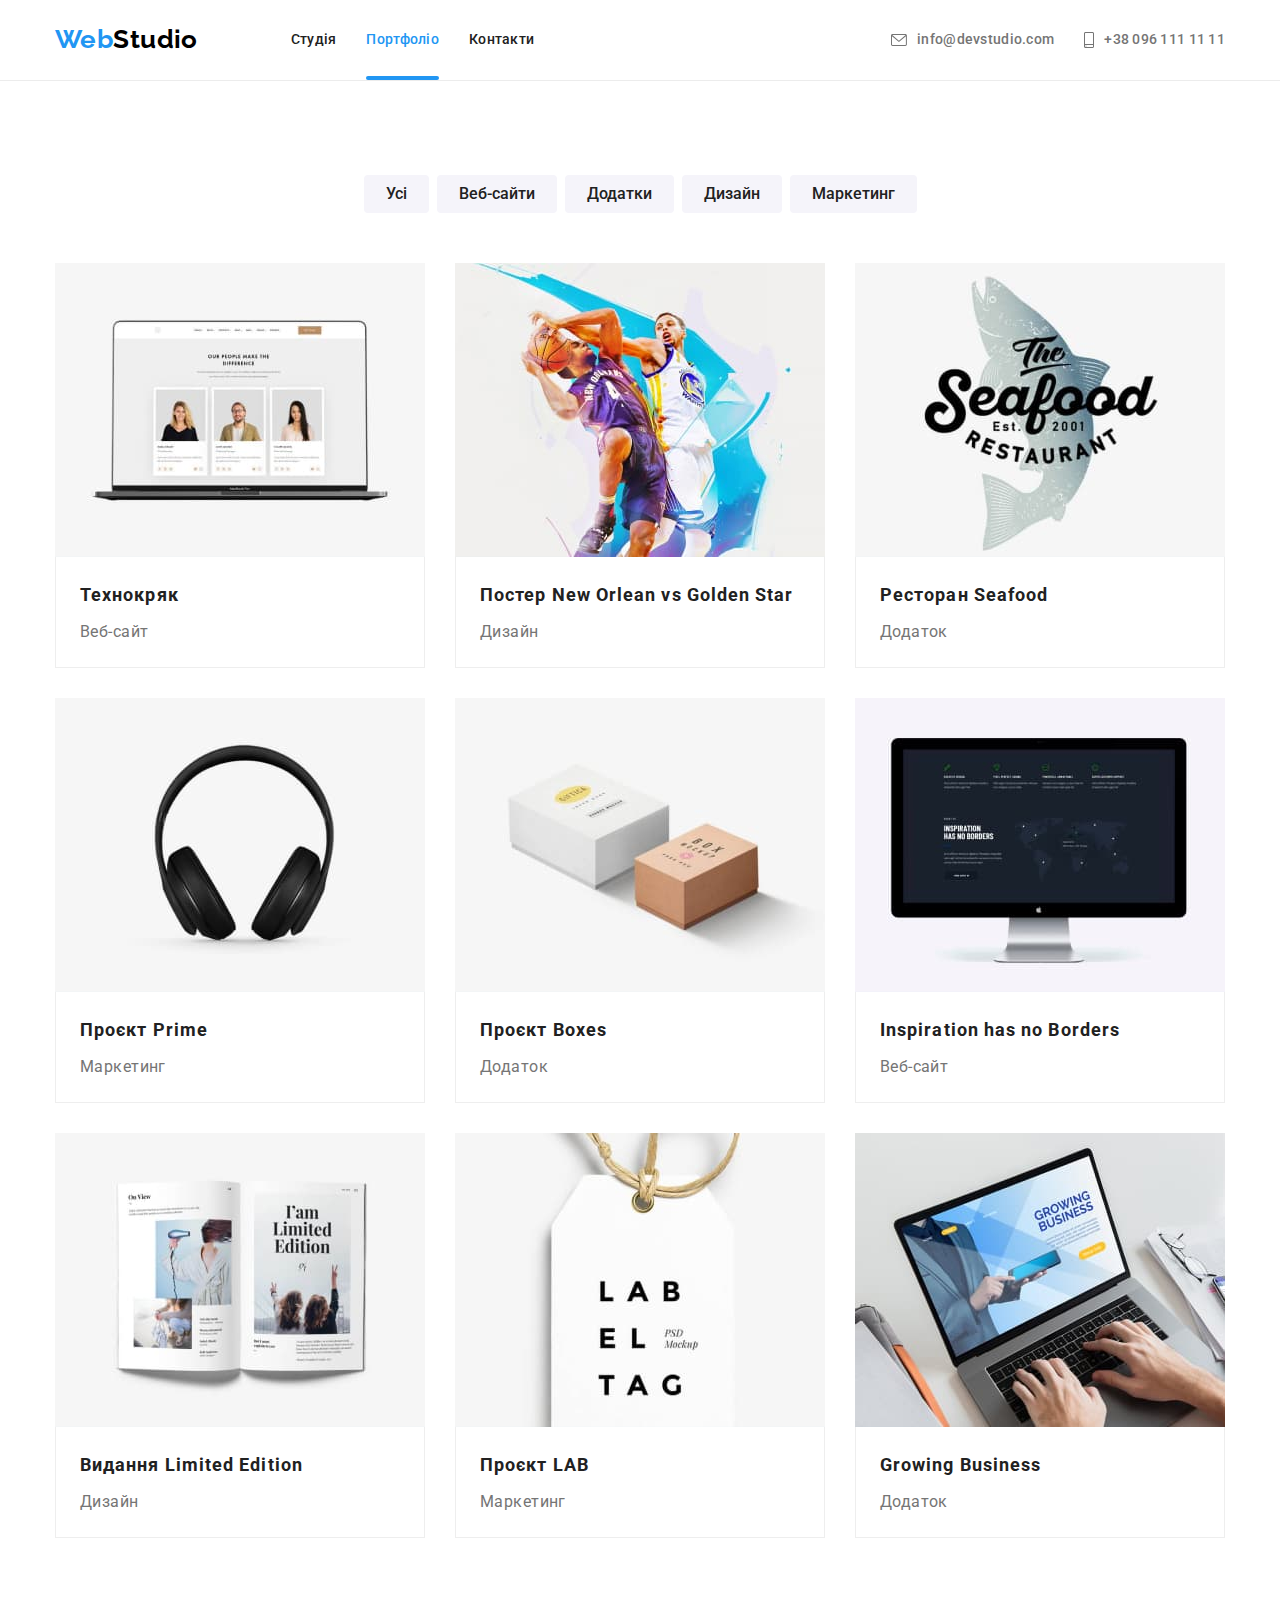
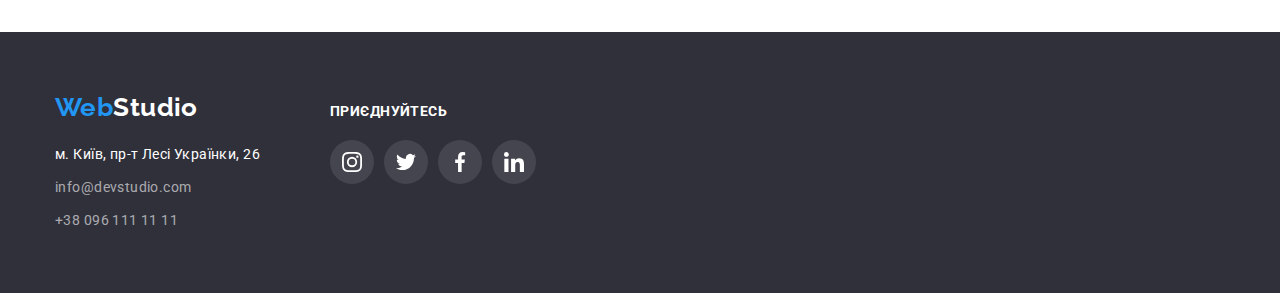
==== portfolio.html @ 8bbc1e12 "Добавляет форму в футер" ====
<!DOCTYPE html>
<html lang="uk">
<head>
    <meta charset="UTF-8">
    <meta http-equiv="X-UA-Compatible" content="IE=edge">
    <meta name="viewport" content="width=device-width, initial-scale=1.0">
    <title>Портфолио</title>
    
    <link rel="stylesheet" href="https://cdnjs.cloudflare.com/ajax/libs/modern-normalize/1.1.0/modern-normalize.min.css">
    <link rel="stylesheet" href="https://fonts.googleapis.com/css2?family=Raleway:wght@700&family=Roboto:wght@400;500;700;900&display=swap">
    <link rel="stylesheet" href="./css/styles.css">
    </head>
<body>
    <!-- шапка сайта-->
    <header class="page-header">
        <div class="container">
            <div class="main-nav">
                <nav class="nav-list">
                    <a lang="en" href="" class="logo"><span class="logo-span">Web</span>Studio</a>
                <ul class="site-nav list">
                    <li class="item">
                        <a href="./index.html" class="link">Студія</a>
                    </li>
                    <li class="item">
                        <a href="" class="link current">Портфоліо</a>
                    </li>
                    <li class="item">
                        <a href="" class="link">Контакти</a>
                    </li>
                </ul>
                </nav>
        
                <ul class="social-links list">
                    <li class="item">
                        <a href="mailto:info@devstudio.com" class="contacts-mail">
                            <svg class="icon-envelope" width="16" height="12">
                                <use href="./img/symbol-defs.svg#icon-envelope"></use>
                            </svg>
                            info@devstudio.com
                        </a>
                    </li>
                    <li class="item">
                        <a href="tel:+380961111111" class="contacts-tel">
                            <svg class="icon-smartphone" width="10" height="16">
                                <use href="./img/symbol-defs.svg#icon-smartphone"></use>
                            </svg>
                            +38 096 111 11 11
                        </a>
                    </li>
                </ul>
            </div>
        </div>
    </header>

    <main>
        
        <!-- наші проєкти -->
        <section class="section section-projects">
            <div class="container">
                <h1 class="section-title portfolio-title">Наше портфоліо</h1>
            <!-- фільтр -->
                <ul class="nav-buttons">
                    <li class="list-button">
                        <button type="button" class="button">Усі</button>
                    </li>
                    <li class="list-button">
                        <button type="button" class="button">Веб-сайти</button>
                    </li>
                    <li class="list-button">
                        <button type="button" class="button">Додатки</button>
                    </li>
                    <li class="list-button">
                        <button type="button" class="button">Дизайн</button>
                    </li>
                    <li class="list-button">
                        <button type="button" class="button">Маркетинг</button>
                    </li>
                </ul>
                
            <!-- зображення сайти, додатки, дизайн, маркетинг -->
                
                <ul class="sites">
                    <li class="sites-list">
                        <a href="" class="sites-link">
                            <div class="sites-tumb">
                                <img src="./img/portfol1.jpg" alt="три фахівця по техпитанням" width="370" height="294">
                                <div class="sites-overlay">
                                    <div class="sites-label">
                                        <p class="label"> Ресурс пропонує комплексні пропозиції з різним рівнем функціоналу та сервісів. Все це дозволить
                                            відвідувачу отримати
                                            вичерпні відомості про компанію чи приватну особу.</p>
                                    </div>
                                </div>
                            </div>
                            <div class="sites-title">
                                <h2 class="title">Технокряк</h2>
                                <p class="item">Веб-сайт</p>
                            </div>
                        </a>
                    </li>
                    <li class="sites-list">
                        <a href="" class="sites-link">
                            <div class="sites-tumb">
                                <img src="./img/portfol2.jpg" alt="два гравця у баскетбол" width="370" height="294">
                                <div class="sites-overlay">
                                    <div class="sites-label">
                                        <p class="label"> Ресурс пропонує комплексні пропозиції з різним рівнем функціоналу та сервісів. Все це
                                            дозволить
                                            відвідувачу отримати
                                            вичерпні відомості про компанію чи приватну особу.</p>
                                    </div>
                                </div>
                            </div>
                            <div class="sites-title">
                                <h2 class="title">Постер New Orlean vs Golden Star</h2>
                                <p class="item">Дизайн</p>
                            </div>
                        </a>
                    </li>
                    <li class="sites-list">
                        <a href="" class="sites-link">
                            <div class="sites-tumb">
                                <img src="./img/portfol3.jpg" alt="назва ресторана та риба" width="370" height="294">
                                <div class="sites-overlay">
                                    <div class="sites-label">
                                        <p class="label"> Ресурс пропонує комплексні пропозиції з різним рівнем функціоналу та сервісів. Все це
                                            дозволить
                                            відвідувачу отримати
                                            вичерпні відомості про компанію чи приватну особу.</p>
                                    </div>
                                </div>
                            </div>
                            <div class="sites-title">
                                <h2 class="title">Ресторан Seafood</h2>
                                <p class="item">Додаток</p>
                            </div>
                        </a> 
                    </li>
                    <li class="sites-list">
                        <a href="" class="sites-link">
                            <div class="sites-tumb">
                                <img src="./img/portfol4.jpg" alt="навушники" width="370" height="294">
                                <div class="sites-overlay">
                                    <div class="sites-label">
                                        <p class="label"> Ресурс пропонує комплексні пропозиції з різним рівнем функціоналу та сервісів. Все це
                                            дозволить
                                            відвідувачу отримати
                                            вичерпні відомості про компанію чи приватну особу.</p>
                                    </div>
                                </div>
                            </div>
                            <div class="sites-title">
                                <h2 class="title">Проєкт Prime</h2>
                                <p class="item">Маркетинг</p>
                            </div>
                        </a>
                    </li>
                    <li class="sites-list">
                        <a href="" class="sites-link">
                            <div class="sites-tumb">
                                <img src="./img/portfol5.jpg" alt="дві коробки" width="370" height="294">
                                <div class="sites-overlay">
                                    <div class="sites-label">
                                        <p class="label"> Ресурс пропонує комплексні пропозиції з різним рівнем функціоналу та сервісів. Все це
                                            дозволить
                                            відвідувачу отримати
                                            вичерпні відомості про компанію чи приватну особу.</p>
                                    </div>
                                </div>
                            </div>
                            <div class="sites-title">
                                <h2 class="title">Проєкт Boxes</h2>
                                <p class="item">Додаток</p>
                            </div>
                        </a>
                    </li>
                    <li class="sites-list">
                        <a href="" class="sites-link">
                            <div class="sites-tumb">
                                <img src="./img/portfol6.jpg" alt="ноутбук, навигація по сайту натхнення без кордонів" width="370" height="294">
                                <div class="sites-overlay">
                                    <div class="sites-label">
                                        <p class="label"> Ресурс пропонує комплексні пропозиції з різним рівнем функціоналу та сервісів. Все це
                                            дозволить
                                            відвідувачу отримати
                                            вичерпні відомості про компанію чи приватну особу.</p>
                                    </div>
                                </div>
                            </div>
                            <div class="sites-title">
                                <h2 class="title">Inspiration has no Borders</h2>
                                <p class="item">Веб-сайт</p>
                            </div>
                        </a>
                    </li>
                    <li class="sites-list">
                        <a href="" class="sites-link">
                            <div class="sites-tumb">
                                <img src="./img/portfol7.jpg" alt="книга обмеженне видання" width="370" height="294">
                                <div class="sites-overlay">
                                    <div class="sites-label">
                                        <p class="label"> Ресурс пропонує комплексні пропозиції з різним рівнем функціоналу та сервісів. Все це
                                            дозволить
                                            відвідувачу отримати
                                            вичерпні відомості про компанію чи приватну особу.</p>
                                    </div>
                                </div>
                            </div>
                            <div class="sites-title">
                                <h2 class="title">Видання Limited Edition</h2>
                                <p class="item">Дизайн</p>
                            </div>
                        </a>
                    </li>
                    <li class="sites-list">
                        <a href="" class="sites-link">
                            <div class="sites-tumb">
                                <img src="./img/portfol8.jpg" alt="біла етикета с назвою на мотузці" width="370" height="294">
                                <div class="sites-overlay">
                                    <div class="sites-label">
                                        <p class="label"> Ресурс пропонує комплексні пропозиції з різним рівнем функціоналу та сервісів. Все це
                                            дозволить
                                            відвідувачу отримати
                                            вичерпні відомості про компанію чи приватну особу.</p>
                                    </div>
                                </div>
                            </div>
                            <div class="sites-title">
                                <h2 class="title">Проєкт LAB</h2>
                                <p class="item">Маркетинг</p>
                            </div>
                        </a>
                    </li>
                    <li class="sites-list">
                        <a href="" class="sites-link">
                            <div class="sites-tumb">
                                <img src="./img/portfol9.jpg" alt="ноутбук з відкритим додатком, де зображена людина з телефоном" width="370"
                                    height="294">
                                <div class="sites-overlay">
                                    <div class="sites-label">
                                        <p class="label"> Ресурс пропонує комплексні пропозиції з різним рівнем функціоналу та сервісів. Все це
                                            дозволить
                                            відвідувачу отримати
                                            вичерпні відомості про компанію чи приватну особу.</p>
                                    </div>
                                </div>
                            </div>
                            <div class="sites-title">
                                <h2 class="title">Growing Business</h2>
                                <p class="item">Додаток</p>
                            </div>
                        </a>
                    </li>
                </ul>
            </div>
        </section>
        
    </main>
    <!-- футер -->
    
    <footer class="footer">
        <div class="container">
            <div class="footer-all">
                <a lang="en" href="" class="logo-footer"><span class="logo-span">Web</span>Studio</a>
                <address class="footer-address">
                    <a href="" class="address">м. Київ, пр-т Лесі Українки, 26</a>
                    <ul class="footer-contacts social-links">
                        <li class="contacts">
                            <a href="mailto:info@devstudio.com" class="contacts-mail">info@devstudio.com</a>
                        </li>
                        <li>
                            <a href="tel:+380961111111" class="contacts-tel">+38 096 111 11 11</a>
                        </li>
                    </ul>
                </address>
            </div>
            <div class="footer-social">
                <h3 class="title-footer">приєднуйтесь</h3>
                <ul class="footer-icon">
                    <li class="footer-icon-social">
                        <a href="" class="footer-icon-size">
                            <svg class="footer-svg" width="20" height="20">
                                <use href="./img/symbol-defs.svg#icon-instagram-footer"></use>
                            </svg>
                        </a>
                    </li>
                    <li class="footer-icon-social">
                        <a href="" class="footer-icon-size">
                            <svg class="footer-svg" width="20" height="20">
                                <use href="./img/symbol-defs.svg#icon-twitter-footer"></use>
                            </svg>
                        </a>
                    </li>
                    <li class="footer-icon-social">
                        <a href="" class="footer-icon-size">
                            <svg class="footer-svg" width="20" height="20">
                                <use href="./img/symbol-defs.svg#icon-facebook-footer"></use>
                            </svg>
                        </a>
                    </li>
                    <li class="footer-icon-social">
                        <a href="" class="footer-icon-size">
                            <svg class="footer-svg" width="20" height="20">
                                <use href="./img/symbol-defs.svg#icon-linkedin-footer"></use>
                            </svg>
                        </a>
                    </li>
                </ul>
            </div>
        </div>
    </footer>
    
</body>
</html>
---- css/styles.css ----
:root {
    --primary-text-color: #212121;
    --secondary-text-color: #757575;
    --title-text-color: #FFFFFF;
    --accent-color: #2196F3;
    --logo-accent-color: #000000;
    --clients-accent-color: #afb1b8;
    --footer-mail-text-color: rgba(255, 255, 255, 0.6);
    --footer-icon-color: rgba(255, 255, 255, 0.1);
    --primary-bg-color: #FFFFFF;
    --clients-bg-color: #F5F5F5;
    --secondary-bg-color: #F5F4FA;
    --bg-color-hero: #C4C4C4;
    --bgimg-overlay: rgba(47, 48, 58, 0.4);
    --bg-color-overlay-sites: rgba(33, 150, 243, 0.9);
    --hero-footer-bg-color: #2F303A;
    --border-color: #ECECEC;
    --border-sites: #EEEEEE;
    --border-clients: #AFB1B8;
    --card-sites-gap: 30px;
    --timing-function: cubic-bezier(0.4, 0, 0.2, 1);
}   

/* цвет основого текста #212121 */
/* вторичный цвет текста #757575*/
/* вспомагат черный цвет #000000 */
/* белый цвет #FFFFFF */
/* акцент синий цвет #2196F3 */
/* футер почта,тел rgba(255, 255, 255, 0.6)*/

/* осн цвет фона #F5F5F5 */
/* вторичный цвет фона #F5F4FA */
/* герой, футер цвет фона #2F303A */
/* граница в хедере цвет #ECECEC */
/* граница на сайте цвет #EEEEEE */

html {
    box-sizing: border-box;
}

/* *,
*::before,
*::after {
    box-sizing: inherit;
} */

body {

    color: var(--primary-text-color);
    background-color: var(--primary-bg-color);
    font-size: 14px;
    font-family: Roboto, sans-serif;
    letter-spacing: 0.03em;
}

/* Утилиты */

h1,
h2,
h3,
h4,
h5,
h6, 
p {
    margin: 0;
}

ul {
    list-style: none;
    padding: 0;
    margin: 0;
}

.list {
    padding: 0;
    margin: 0;
}

/* Logo шапка */

.page-header {
    background-color: var(--title-text-color);
    border-bottom: 1px solid var(--border-color);
}

.container {
    width: 1200px;
    padding-left: 15px;
    padding-right: 15px;
    margin-left: auto;
    margin-right: auto;
}

.main-nav {
    display: flex;
    
}

.nav-list {
    display: flex;
    align-items: center;
}

.logo {
    margin-right: 93px;
    padding-top: 24px;
    padding-bottom: 25px;

    color: var(--logo-accent-color);
}

.logo-footer {
    display: block;
    color: var(--title-text-color);
    
}

.logo-span {
    color: var(--accent-color);
}

.logo, 
.logo-footer, 
.logo-span {
    font-family: Raleway, sans-serif;
    font-weight: 700;
    font-size: 26px;
    line-height: 1.19;
    text-decoration: none;
}

/* Site nav хедер */

.site-nav {
    display: flex;
}

.site-nav .item:not(:last-child) {
    margin-right: 30px;
}

.site-nav .link {
    display: inline-block;
    position: relative;
    
    padding-top: 32px;
    padding-bottom: 32px;

    color: var(--primary-text-color);
    font-weight: 500;
    line-height: 1.14;
    letter-spacing: 0.02em;
    text-decoration: none;

    transition: color 250ms var(--timing-function);
    
}

.site-nav .link:hover, 
.site-nav .link:focus {
    color: var(--accent-color);
}

.site-nav .link.current {
    position: relative;
    color: var(--accent-color);

}

.site-nav .link.current::after {
    content: ""; 
    display: block;
    position: absolute;
    right: 0;
    left: 0;
    bottom: 0;
    
    max-width: 100%;
    height: 4px;
    
    border-bottom: 4px solid var(--accent-color);
    border-radius: 2px;
    
}

/* контакты шапка */

.social-links {
    display: flex;
    margin-left: auto;
}

.social-links .item:not(:last-child) {
    margin-right: 30px;
}

.social-links a {
    padding: 0;
    margin: 0;

    color: var(--secondary-text-color);
    font-weight: 500;
    line-height: 1.14;
    letter-spacing: 0.02em;
    text-decoration: none;

}

.social-links .item {

    padding-top: 32px;
    padding-bottom: 32px;
    
}

.contacts-mail,
.contacts-tel {
    display: flex;
    align-items: center;
    color: inherit;
    
    transition: color 250ms var(--timing-function);
}

.contacts-mail:hover, 
.contacts-mail:focus {
    color: var(--accent-color);
}

.contacts-tel:hover,
.contacts-tel:focus {
    color: var(--accent-color);
}

/* Иконки в шапке конверт и телефон */

.icon-envelope, 
.icon-smartphone {
    margin-right: 10px;
    fill: currentColor;
}

/* секция герой */

.overlay {
    height: 600px;
    max-width: 1600px;
    margin-left: auto;
    margin-right: auto;
    background-image: 
    linear-gradient( 
        to right, 
        var(--bgimg-overlay),
        var(--bgimg-overlay)) ,
    url(../img/overlay.jpg);
    background-position: center;
    background-repeat: no-repeat;
    
}

.hero {
    /* padding-top: 200px;
    padding-bottom: 200px; */
    /* background-color: var(--hero-footer-bg-color); */
    text-align: center;
    letter-spacing: 0.06em;
}

.hero-title {
    margin-left: auto;
    margin-right: auto;
    margin-bottom: 30px;
    padding-top: 200px;

    color: var(--title-text-color);
    width: 696px;
    font-weight: 900;
    font-size: 44px;
    line-height: 1.36;
    
    letter-spacing: 0.06em;
    text-transform: uppercase;
}

/* Навигация кнопки в Портфолио */

.nav-buttons {
    display: flex;
    justify-content: center;
    margin-bottom: 50px;
}

.nav-buttons .list-button:not(:last-child) {
    margin-right: 8px;
}

/* кнопки, фильтр*/

.button {
    display: inline-block;
    padding: 6px 22px;

    color: var(--primary-text-color);
    background-color: var(--secondary-bg-color);
    font-family: inherit;
    font-weight: 500;
    font-size: 16px;
    line-height: 1.63;
    border-radius: 4px;
    border: none;
    text-align: center;
    cursor: pointer;

    transform: rotateY(0);
    transition: color 250ms var(--timing-function),
        background-color 250ms var(--timing-function),
        transform 250ms var(--timing-function), 
        box-shadow 250ms var(--timing-function); 

}

.button.primary {
    display: inline-block;
    padding: 10px 32px;

    min-width: 216px;
    border-radius: 4px;
    border: none;

    color: var(--title-text-color);
    background-color: var(--accent-color);
    font-weight: 700;
    font-size: 16px;
    line-height: 1.88;
    letter-spacing: 0.06em;

    cursor: pointer;
    /* align-items: center; */
}

.button:hover,
.button:focus {
    color: var(--title-text-color);
    background-color: var(--accent-color);
    box-shadow: 0px 3px 1px rgba(0, 0, 0, 0.1), 0px 1px 2px rgba(0, 0, 0, 0.08), 0px 2px 2px rgba(0, 0, 0, 0.12);

    transform: rotateY(360deg);
    
}

/* Модальное окно */

.backdrop {
    position: fixed;
    top: 0;
    left: 0;
    width: 100%;
    height: 100%;
    z-index: 9;
    background-color: rgba(0, 0, 0, 0.2);
    opacity: 1;
    transition: opacity 250ms var(--timing-function), visibility 250ms var(--timing-function);
}

.backdrop.is-hidden {
    visibility: hidden;
    opacity: 0;
    pointer-events: none;
}

.modal {
    position: absolute;
    top: 50%;
    left: 50%;
    padding: 8px;

    width: 528px;
    height: 581px;

    background: var(--primary-bg-color);
    box-shadow: 0px 1px 3px rgba(0, 0, 0, 0.12), 0px 1px 1px rgba(0, 0, 0, 0.14), 0px 2px 1px rgba(0, 0, 0, 0.2);
    border-radius: 4px;


    transform: translate(-50%, -50%) scale(1);
    transition: transform 250ms var(--timing-function);
}

.backdrop.is-hidden .modal {
    transform: translate(-50%, -50%) scale(0.5);
}

.modal-button {
    position: fixed;
    display: flex;
    align-items: center;

    width: 30px;
    height: 30px;
    top: 0;
    right: 0;
    
    margin-top: 8px;
    margin-right: 8px;

    background-position: center;
    background-color: var(--primary-bg-color);
    border-radius: 50%;
    border: 1px solid rgba(0, 0, 0, 0.1);

    cursor: pointer;
    
}

.modal-svg {
    fill: var(--logo-accent-color);
}

/* секции */

.section {
    padding-top: 94px;
    padding-bottom: 94px;
}

.section-work {
    padding-top: 0;
}


.section-team {
    background-color: var(--secondary-bg-color);
}

.section-client {
    background-color: var(--primary-bg-color);
}

.section-title {
    margin-top: 0;
    margin-bottom: 50px;
    
    color: var(--primary-text-color);
    font-weight: 700;
    font-size: 36px;
    line-height: 1.17;
    text-align: center;
}

.item-thumb {
    position: relative;
    display: flex;
    align-items: center;
    justify-content: center;
}

.item-thumb::before {
    content: "";
    display: inline-block;
    position: absolute;

    width: 370px;
    height: 70px;
    background-color: rgba(47, 48, 58, 0.8);
    bottom: 0;
    
}

.item-thumb .title {
    position: absolute;
    text-transform: uppercase;
    color: var(--title-text-color);
    
    bottom: 0%;
    padding-top: 27px;
    padding-bottom: 27px;
    font-weight: 700;
    font-size: 14px;
    line-height: 1.14;
}

/* Скрыть заголовки */

.feature-title, 
.portfolio-title {
    display: none;
    /* visually-hidden */
    visibility: hidden;
    margin-bottom: 0;
}

img {
    display: block;
    margin-bottom: 0;

    max-width: 100%;
    height: auto;
}

.work {
    display: flex;
    
}

.work .item:not(:last-child) {
    margin-right: 30px;
}

/* секция: команда, особенности, клиенты; в портфолио:
 сайты*/

.features {
    display: flex;
    
}

.features-list {
    
    width: 270px;
    margin-right: 30px;
    margin-bottom: 0;
}

.features-list:nth-child(4n) {
    margin-right: 0;
}

/* Иконки в Преимуществах */

.features-icon {
    display: flex;
    padding: 0;
    width: 270px;
    height: 120px;
    margin-bottom: 30px;
    background-color: var(--secondary-bg-color);
    justify-content: center;
    align-items: center;
    border-radius: 4px;
    border: none;
}

/* .features-list::before {
    content: '';
    display: block;
    height: 120px;
    margin-bottom: 30px;
    background-color: var(--secondary-bg-color);
    
    background-size: 70px 70px;
    background-repeat: no-repeat;
    background-position: center;
    border-radius: 4px;

} */

/* .icon-antenna::before {
    background-image: url(../img/antenna.svg);
}

.icon-clock::before {
    background-image: url(../img/clock.svg);
}

.icon-diagram::before {
    background-image: url(../img/diagram.svg);
}

.icon-astronaut::before {
    background-image: url(../img/astronaut.svg);
} */

/* Пример 1-й иконки через nth-child */
/* .features-list:nth-child(1)::before {
    background-image: url(../img/antenna.svg);
} */

.features .title {
    margin-top: 0;
    margin-bottom: 10px;

    font-size: 14px;
    text-transform: uppercase;

    color: var(--primary-text-color);
    font-weight: 700;
    line-height: 1.14;
}

.features .item {
    margin-top: 0;
    margin-bottom: 0;

    color: var(--secondary-text-color);
    line-height: 1.71;
}

.team {
    display: flex;
}

.team-list {
    width: 270px;
    margin-right: 30px;
    margin-bottom: 0;

    box-shadow: 0px 1px 3px rgba(0, 0, 0, 0.12), 0px 1px 1px rgba(0, 0, 0, 0.14), 0px 2px 1px rgba(0, 0, 0, 0.2);
    border-radius: 0px 0px 4px 4px;
}

.team-list:nth-child(4n) {
    margin-right: 0;
}

.team-title {
    background-color: var(--primary-bg-color);

    padding-top: 30px;
    padding-bottom: 30px;
}

.team .title {
    margin-top: 0;
    margin-bottom: 10px;
    
    
    color: var(--primary-text-color);
    font-weight: 500;
    font-size: 16px;
    line-height: 1.19;
    text-align: center;
}

 .team .item {
    margin-top: 0;
    margin-bottom: 0;
    padding-top: 0;
    padding-bottom: 0;
    
    color: var(--secondary-text-color);
    font-size: 16px;
    line-height: 1.19;
    text-align: center;

 }

.team-icon {
    display: flex;
    margin-top: 16px;
    justify-content: center;
    align-items: center;
}

.team-icon-social {
    margin-right: 10px;
}

.team-icon-social:nth-child(4n) {
    margin-right: 0;
}

.team-icon-size {
    display: flex;
    width: 44px;
    height: 44px;
    justify-content: center;
    align-items: center;
    
    background-color: var(--primary-bg-color);
    border-radius: 50%;

    transform: scale(1);
    transition: background-color 250ms var(--timing-function), transform 250ms var(--timing-function);
}

.team-svg {
    fill: var(--border-clients);
    transition: fill 250ms var(--timing-function);
}

.team-icon-size:hover, 
.team-icon-size:focus {
    background-color: var(--accent-color);
    transform: scale(1.3);
}

.team-icon-size:hover svg, 
.team-icon-size:focus svg{
    fill: var(--primary-bg-color);
}

.clients {
    display: flex;
    flex-wrap: nowrap;
}

.clients-list {
    width: 170px;
    height: 92px;
    padding: 0;
    margin-right: 30px;
    margin-bottom: 0;
    background-color: var(--primary-bg-color);
    border: none;

    
}

.clients-list:nth-child(6n) {
    margin-right: 0;
}

/* Иконки компаний */

.clients-icon {
    display: flex;
    align-items: center;
    justify-content: center;
    
    width: 100%;
    height: 100%;
    border: 1px solid var(--border-clients);
    border-radius: 4px;
    fill: var(--clients-accent-color);

    transform: scale(1);
    transition: border 250ms var(--timing-function), transform 250ms var(--timing-function), fill 250ms var(--timing-function);
}

.clients-icon:hover, 
.clients-icon:focus {
    fill: var(--accent-color);
    border: 1px solid var(--accent-color);
    cursor: pointer;

    transform: scale(1.2);

}

 /* Портфолио сайты */

.sites {
    display: flex;
    flex-wrap: wrap;
    gap: var(--card-sites-gap);
        
    /* margin-left: calc( -1 * var(--card-sites-gap));
    margin-top: calc( -1 * var(--card-sites-gap)); */
}

.sites-list {
    flex-basis: calc((100% - 2 * var(--card-sites-gap))/ 3 );
    background: var(--primary-bg-color);

    /* margin-left: var(--card-sites-gap);
        margin-top: var(--card-sites-gap); */
}

.sites-link {
    display: block;
    text-decoration: none;
    transition: box-shadow 250ms var(--timing-function);
}

.sites-link:hover,
.sites-link:focus {
    box-shadow: 0px 1px 1px rgba(0, 0, 0, 0.12), 0px 4px 4px rgba(0, 0, 0, 0.06), 1px 4px 6px rgba(0, 0, 0, 0.16);
}

/* Оверлей и ховер, текст на сайте */

.sites-tumb {
    position: relative;
    overflow: hidden;
}

.sites-overlay {
    position: absolute;
    
    top: 0;
    left: 0;
    width: 100%;
    height: 100%;

    background-color: var(--bg-color-overlay-sites);
    /* opacity: 0; */
    transform: translateY(100%);
    transition: transform 250ms var(--timing-function);
}

.sites-list:hover .sites-overlay,
.sites-list:focus .sites-overlay {
    opacity: 1;
    transform: translateY(0);
    
}

.sites-label {
    position: absolute;
    top: 50%;
    left: 50%;
    transform: translate(-50%, -50%);
}

.sites-label:hover,
.sites-label:focus {
    opacity: 1;
}

.label{
    color: var(--title-text-color);
    font-size: 18px;
    line-height: 1.56;
    width: 322px;
}
/* 
.sites-list:nth-child(3n) {
    margin-right: 0;
}

.sites-list:nth-last-child(-n + 3) {
    margin-bottom: 0;
} */

/* .sites-title:hover,
.sites-title:focus {
    
    box-shadow: 0px 1px 1px rgba(0, 0, 0, 0.12), 0px 4px 4px rgba(0, 0, 0, 0.06), 1px 4px 6px rgba(0, 0, 0, 0.16);
} */

.sites-title {
    padding: 20px 24px;
    border-left: 1px solid var(--border-sites);
    border-right: 1px solid var(--border-sites);
    border-bottom: 1px solid var(--border-sites);

}

.sites .title {
    margin-bottom: 4px;

    color: var(--primary-text-color);
    font-weight: 700;
    font-size: 18px;
    line-height: 2.00;
    letter-spacing: 0.06em;
}
  
.sites .item {
    color: var(--secondary-text-color);
    font-size: 16px;
    line-height: 1.88;
}

/* футер */

.footer {
    padding-top: 60px;
    padding-bottom: 60px;
    
    background-color: var(--hero-footer-bg-color);
}

.footer .container {
    display: flex;
    align-items: baseline;
}

.footer-all {
    display: flex;
    align-items: baseline;
    flex-direction: column;
    margin-right: 70px;
}

.address {
    color: var(--title-text-color);
    font-style: normal;
    line-height: 1.71;
    text-decoration: none;
}

.footer-contacts a {
    padding: 0;
    margin: 0;

    color: var(--footer-mail-text-color);
    font-weight: 400;
    line-height: 1.71;
    letter-spacing: 0.03em;
    text-decoration: none;

    transition: color 250ms var(--timing-function);
}

.footer-address {
    margin-top: 20px;
}

.footer-contacts {
    display: block;
    margin-top: 9px;

    color:var(--footer-mail-text-color);
    font-style: normal;
    line-height: 1.71;
}  

.contacts {
    margin-top: 9px;
    margin-bottom: 9px;
}

.footer-social {
    display: flex; 
    flex-direction: column;
    align-self: baseline;
    margin-right: 93px;
}

.footer-icon {
    display: flex;
    
}

.title-footer {
    margin-top: 0;
    margin-bottom: 20px;
    
    font-size: 14px;
    text-transform: uppercase;

    color: var(--primary-bg-color);
    font-weight: 700;
    line-height: 1.14;
}

.footer-icon-size {
    display: flex;
    justify-content: center;
    align-items: center;
    
    width: 44px;
    height: 44px;
    background-position: center;
    background-color: var(--footer-icon-color);
    border-radius: 50%;

    transition: background-color 250ms var(--timing-function);
}

/* .footer-icon-size:hover {
    animation-name: changeBgColor;
    animation-duration: 250ms;
}

@keyframes changeBgColor {
    0% {
        background-color: var(--footer-icon-color);
    }

    50% {
        background-color: orange;
    }

    100% {
        background-color: var(--accent-color);
    }
} */

.footer-svg {
    fill: var(--primary-bg-color);

}

.footer-icon-size:hover,
.footer-icon-size:focus {
    background-color: var(--accent-color);
   }

.footer-icon-size:hover svg {
    fill: var(--primary-bg-color);
}

.footer-icon-social:not(:first-child) {
    margin-left: 10px;
}

.footer-icon-social:first-child {
    margin-left: 0;
}

.form {
    width: 570px; 
    outline: 1px solid red;  
}

.form-field {
    display: flex;
    
}

.form-input{
    background-color: #2F303A;
    margin-right: 12px;
    width: 358px;
    height: 50px;
    padding-left: 16px;
    padding-top: 15px;
    padding-bottom: 15px;

    border: 1px solid rgba(255, 255, 255, 0.3);
    filter: drop-shadow(0px 4px 4px rgba(0, 0, 0, 0.15));
    border-radius: 4px;
    
}

.form-field input::placeholder {
    color: rgba(255, 255, 255, 0.6);
}

.footer-btn {
    width: 200px;
    height: 50px;

    padding: 10px 28px;
    border-radius: 4px;
    box-shadow: 0px 4px 4px rgba(0, 0, 0, 0.15);
    border: none;
}

.form-field button {
    color: var(--title-text-color);
    background-color: var(--accent-color);
    font-weight: 700;
    font-size: 16px;
    line-height: 1.88;
    letter-spacing: 0.06em;
    cursor: pointer; 
      
}
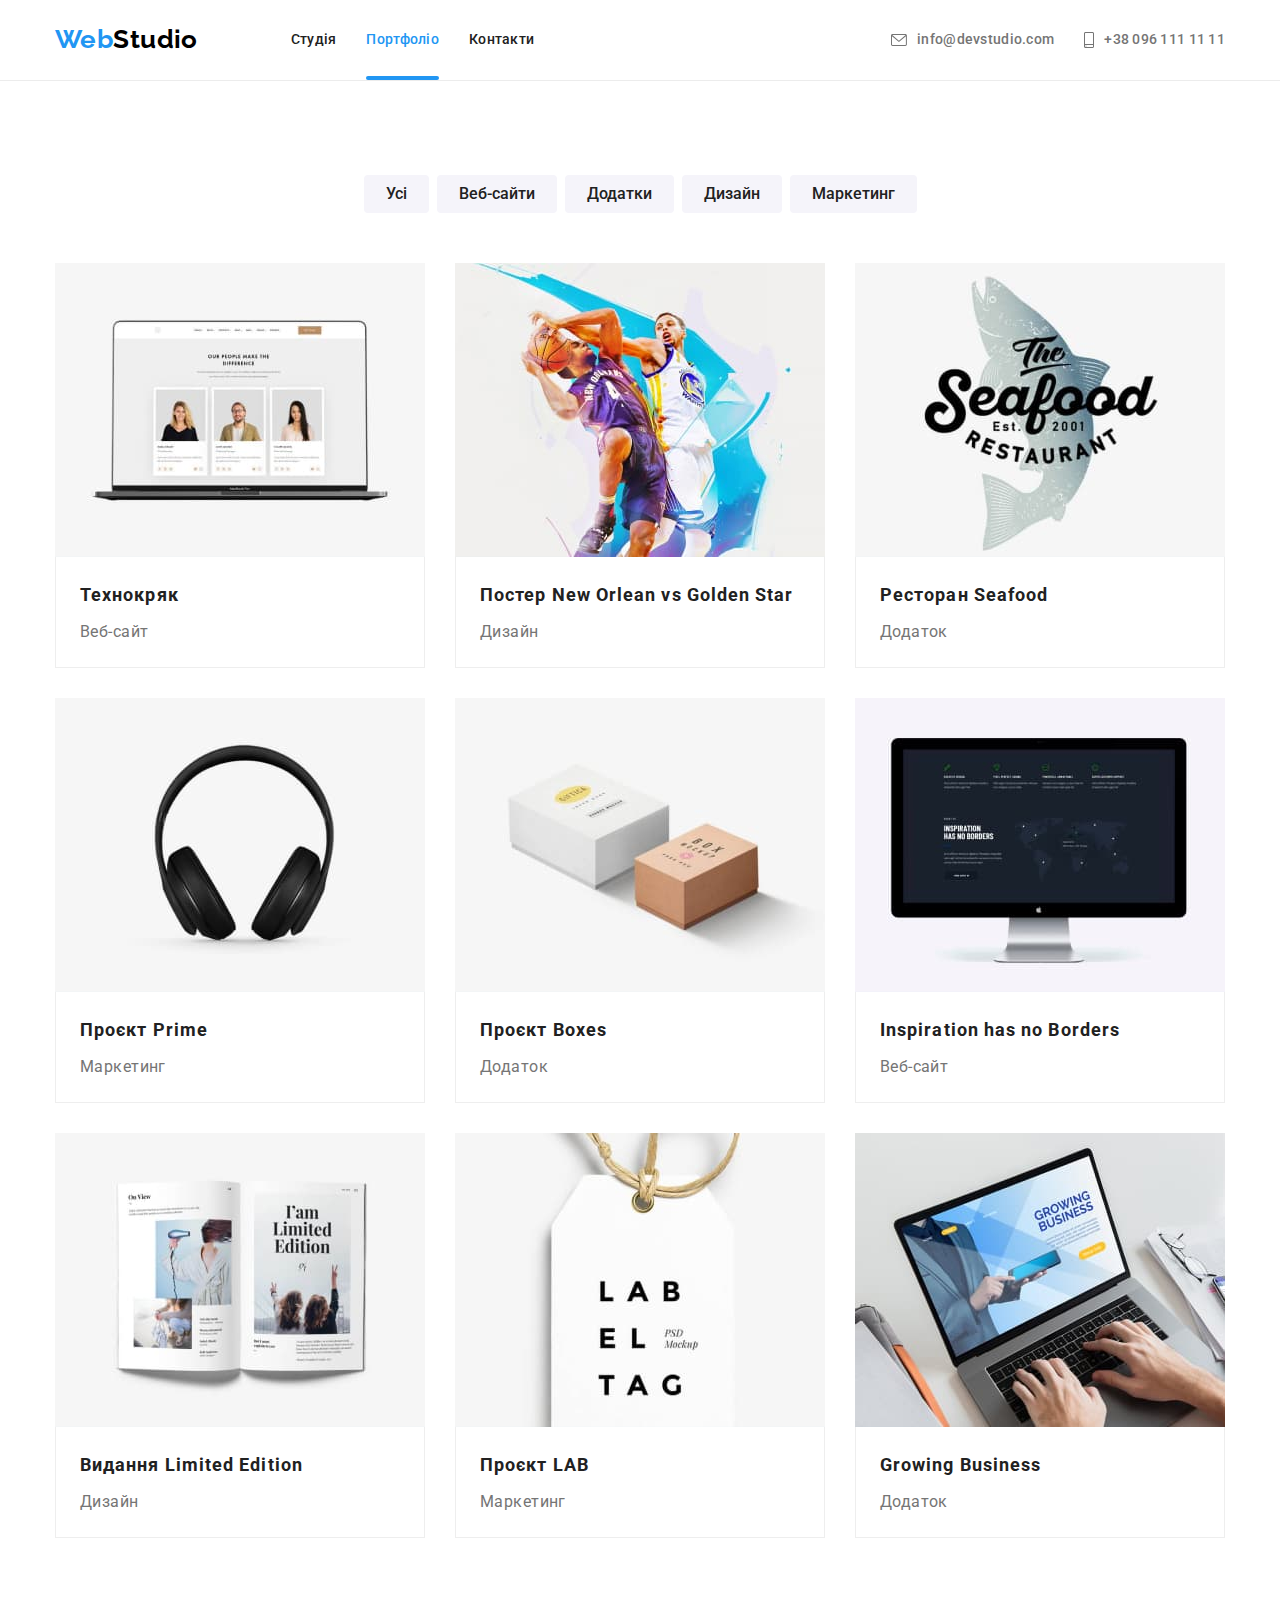
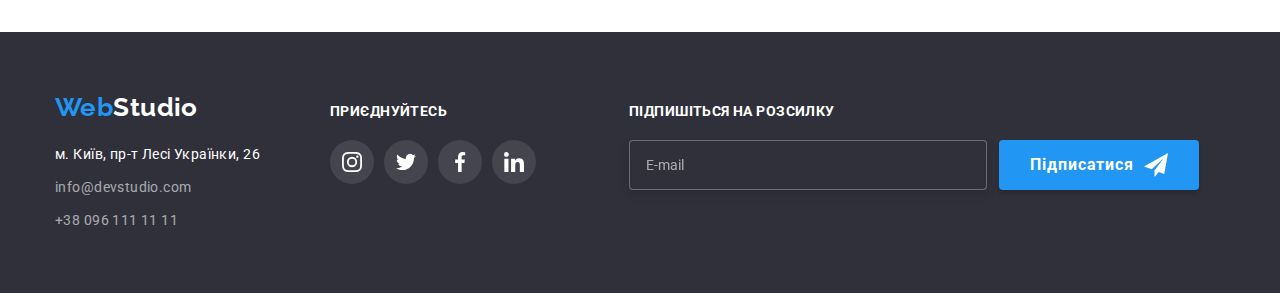
==== commit a257cc78: "Добавляет фокус инпутам" ====
--- a/portfolio.html
+++ b/portfolio.html
@@ -307,6 +307,18 @@
                     </li>
                 </ul>
             </div>
+            <form class="form">
+                <h3 class="title-footer">підпишіться на розсилку</h3>
+                <div class="form-field">
+                    <label for="email"></label>
+                    <input class="form-input" type="email" name="email" id="email" placeholder="E-mail" />
+                    <button class="footer-btn" type="submit">Підписатися
+                        <svg class="send-svg" width="24" height="24">
+                            <use href="./img/symbol-defs.svg#icon-icon-send"></use>
+                        </svg>
+                    </button>
+                </div>
+            </form>
         </div>
     </footer>
     
--- a/css/styles.css
+++ b/css/styles.css
@@ -372,7 +372,7 @@
     position: absolute;
     top: 50%;
     left: 50%;
-    padding: 8px;
+    /* padding: 8px; */
 
     width: 528px;
     height: 581px;
@@ -414,6 +414,130 @@
 
 .modal-svg {
     fill: var(--logo-accent-color);
+}
+
+/* форма, разметка в модал.окне */
+.form-ad {
+    width: 528px;
+    margin-left: auto;
+    margin-right: auto;
+    padding: 40px;
+}
+
+.modal-title {
+    color: var(--primary-text-color);
+    font-weight: 700;
+    font-size: 20px;
+    line-height: 1.15;
+    text-align: center;
+    margin-bottom: 12px;
+}
+
+.form-modal {
+    display: flex;
+    flex-direction: column;
+    position: relative;
+
+}
+
+.form-modal:not(:last-child) {
+    margin-bottom: 10px;
+}
+
+.form-modal label {
+    color: var(--secondary-text-color);
+    font-weight: 400;
+    font-size: 12px;
+    line-height: 1.16;
+    letter-spacing: 0.01em;
+    margin-bottom: 4px;
+}
+
+.modal-input {
+    height: 40px;
+    margin: 0;
+    padding-left: 42px;
+    border: 1px solid rgba(33, 33, 33, 0.2);
+    border-radius: 4px;
+}
+
+.modal-input:focus {
+    border: 1px solid var(--accent-color);
+    cursor: pointer;
+}
+
+.modal-input:focus ~ .form-svg {
+    cursor: pointer;
+    fill: var(--accent-color);
+}
+
+.form-svg {
+    position: absolute;
+    display: inline-block;
+    top: 50%;
+    left: 12px;
+
+}
+
+textarea {
+    resize: none;
+    height: 120px;
+    color: var(--secondary-text-color);
+    font-weight: 400;
+    font-size: 12px;
+    line-height: 1.16;
+    letter-spacing: 0.01em;
+    padding: 12px 16px;
+    border: 1px solid rgba(33, 33, 33, 0.2);
+    border-radius: 4px;
+}
+
+textarea::placeholder {
+    color: rgba(117, 117, 117, 0.5);
+    font-weight: 400;
+    font-size: 12px;
+    line-height: 1.16;
+    letter-spacing: 0.01em;
+}
+
+.form-checkbox {
+    margin-top: 20px;
+    margin-bottom: 30px;
+    text-align: center;
+}
+
+.form-checkbox label {
+    color: var(--secondary-text-color);
+    font-weight: 400;
+    line-height: 1.71;
+}
+
+.form-link {
+    color: var(--accent-color);
+    text-decoration: underline;
+}
+
+.form-btn {
+    
+    width: 200px;
+    height: 50px;
+    padding: 10px 52px;
+    border-radius: 4px;
+    box-shadow: 0px 4px 4px rgba(0, 0, 0, 0.15);
+    border: none;
+    /* text-align: center; */
+    /* justify-content: center; */
+
+}
+
+.form-ad button {
+    color: var(--title-text-color);
+    background-color: var(--accent-color);
+    font-weight: 700;
+    font-size: 16px;
+    line-height: 1.88;
+    letter-spacing: 0.06em;
+    cursor: pointer;
 }
 
 /* секции */
@@ -499,7 +623,6 @@
 
 .work {
     display: flex;
-    
 }
 
 .work .item:not(:last-child) {
@@ -991,13 +1114,12 @@
 }
 
 .form {
-    width: 570px; 
-    outline: 1px solid red;  
+width: 570px;
+
 }
 
 .form-field {
     display: flex;
-    
 }
 
 .form-input{
@@ -1020,8 +1142,11 @@
 }
 
 .footer-btn {
+    display: flex;
     width: 200px;
     height: 50px;
+    justify-content: center;
+    align-items: center;
 
     padding: 10px 28px;
     border-radius: 4px;
@@ -1037,5 +1162,9 @@
     line-height: 1.88;
     letter-spacing: 0.06em;
     cursor: pointer; 
-      
+}
+
+.send-svg {
+    fill: var(--primary-bg-color);
+    margin-left: 10px;
 }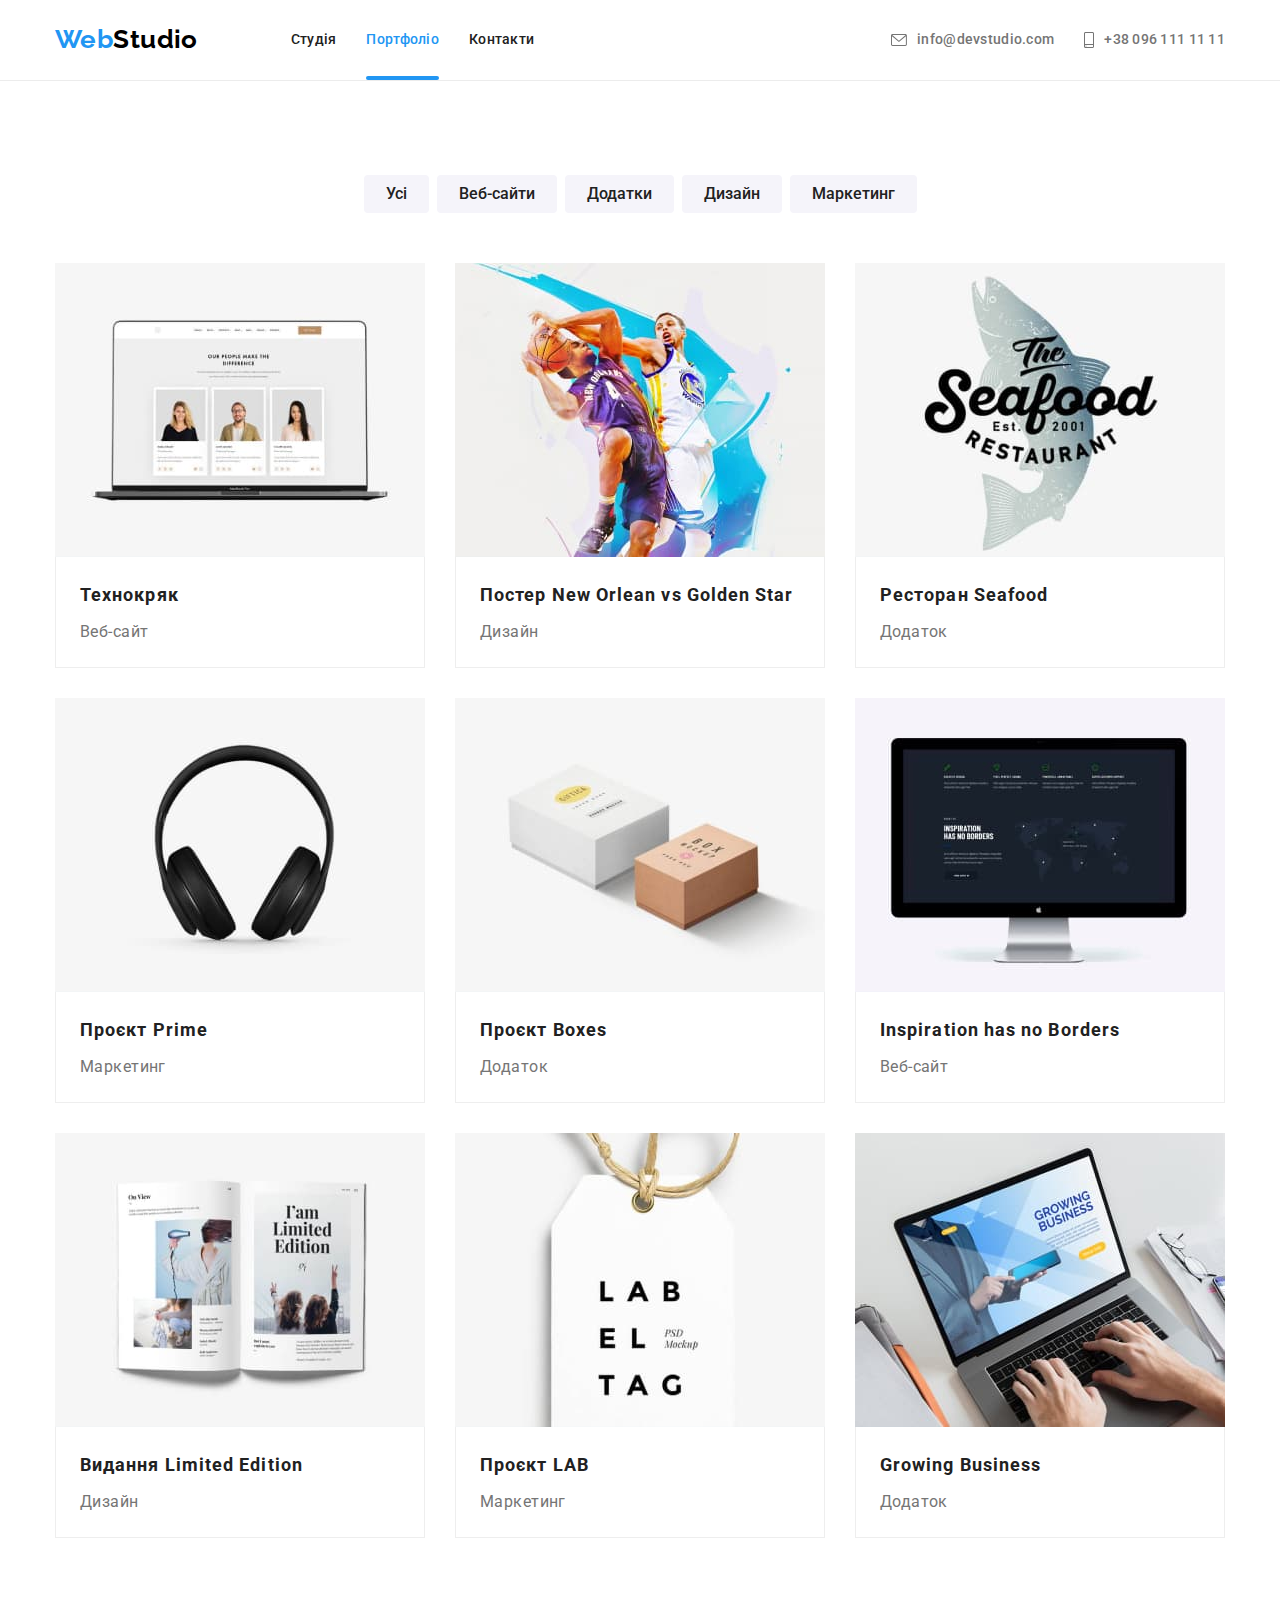
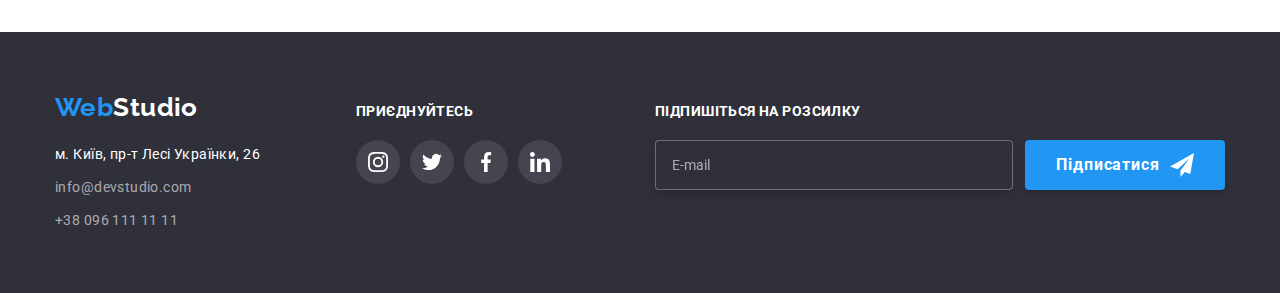
==== commit a9ffb862: "Добавляет фокус на чекбокс" ====
--- a/portfolio.html
+++ b/portfolio.html
@@ -310,8 +310,7 @@
             <form class="form">
                 <h3 class="title-footer">підпишіться на розсилку</h3>
                 <div class="form-field">
-                    <label for="email"></label>
-                    <input class="form-input" type="email" name="email" id="email" placeholder="E-mail" />
+                    <input class="form-input" type="email" name="subscription" id="email" placeholder="E-mail" />
                     <button class="footer-btn" type="submit">Підписатися
                         <svg class="send-svg" width="24" height="24">
                             <use href="./img/symbol-defs.svg#icon-icon-send"></use>
--- a/css/styles.css
+++ b/css/styles.css
@@ -372,7 +372,7 @@
     position: absolute;
     top: 50%;
     left: 50%;
-    /* padding: 8px; */
+    padding: 40px;
 
     width: 528px;
     height: 581px;
@@ -407,21 +407,28 @@
     background-color: var(--primary-bg-color);
     border-radius: 50%;
     border: 1px solid rgba(0, 0, 0, 0.1);
-
+    
     cursor: pointer;
     
 }
 
 .modal-svg {
     fill: var(--logo-accent-color);
+    border: none;
+    transition: fill 250ms var(--timing-function);
+}
+
+.modal-button:hover .modal-svg,
+.modal-button:focus .modal-svg {
+    fill: var(--accent-color);
+    cursor: pointer;
 }
 
 /* форма, разметка в модал.окне */
 .form-ad {
-    width: 528px;
     margin-left: auto;
     margin-right: auto;
-    padding: 40px;
+    
 }
 
 .modal-title {
@@ -459,16 +466,23 @@
     padding-left: 42px;
     border: 1px solid rgba(33, 33, 33, 0.2);
     border-radius: 4px;
-}
-
-.modal-input:focus {
-    border: 1px solid var(--accent-color);
+    background-color: var(--title-text-color);
+    transition: border 250ms var(--timing-function);
+}
+
+.modal-input:focus,
+.comment:focus,
+.modal-input:hover,
+.comment:hover{
+    outline: 1px solid var(--accent-color);
+    border: none;
     cursor: pointer;
 }
 
-.modal-input:focus ~ .form-svg {
+.modal-input:focus ~ .form-svg,
+.modal-input:hover ~ .form-svg {
+    fill: var(--accent-color);
     cursor: pointer;
-    fill: var(--accent-color);
 }
 
 .form-svg {
@@ -476,7 +490,7 @@
     display: inline-block;
     top: 50%;
     left: 12px;
-
+    transition: fill 250ms var(--timing-function);
 }
 
 textarea {
@@ -501,15 +515,61 @@
 }
 
 .form-checkbox {
+    position: relative;
+    display: block;
     margin-top: 20px;
     margin-bottom: 30px;
     text-align: center;
+    
 }
 
 .form-checkbox label {
     color: var(--secondary-text-color);
     font-weight: 400;
     line-height: 1.71;
+    margin-left: 8px;
+    
+}
+
+.checkbox {
+    /* -webkit-appearance: none;
+    -moz-appearance: none;
+    appearance: none; */
+    position: absolute;
+    width: 1px;
+    height: 1px;
+    margin: -1px;
+    border: 0;
+    padding: 0;
+    clip: rect(0 0 0 0);
+    overflow: hidden;
+}
+
+.form-icon {
+    position: absolute;
+    display: inline-block;
+    width: 16px;
+    height: 15px;
+    left: 12px;
+    background-color: var(--primary-bg-color);
+    border: 2px solid var(--primary-text-color);
+    border-radius: 2px;
+    top: 50%;
+    transform: translateY(-50%);
+}
+
+.checkbox:checked + .form-icon {
+    background-color: var(--accent-color);
+    background-image: url(../img/icon\ check.svg);
+    background-size: contain;
+    background-origin: padding-box;
+    background-repeat: no-repeat;
+    background-position: center;
+    border-color: var(--accent-color);
+}
+
+.checkbox:focus + .form-icon {
+    border: 2px solid var(--accent-color);
 }
 
 .form-link {
@@ -517,17 +577,19 @@
     text-decoration: underline;
 }
 
+.form-click {
+    display: flex;
+    justify-content: center;
+}
+
 .form-btn {
-    
     width: 200px;
     height: 50px;
     padding: 10px 52px;
     border-radius: 4px;
     box-shadow: 0px 4px 4px rgba(0, 0, 0, 0.15);
     border: none;
-    /* text-align: center; */
-    /* justify-content: center; */
-
+    text-align: center;
 }
 
 .form-ad button {
@@ -990,6 +1052,7 @@
 }
 
 .footer-all {
+    width: 231px;
     display: flex;
     align-items: baseline;
     flex-direction: column;
@@ -1120,10 +1183,12 @@
 
 .form-field {
     display: flex;
+    
 }
 
 .form-input{
     background-color: #2F303A;
+    color: #FFFFFF;
     margin-right: 12px;
     width: 358px;
     height: 50px;
